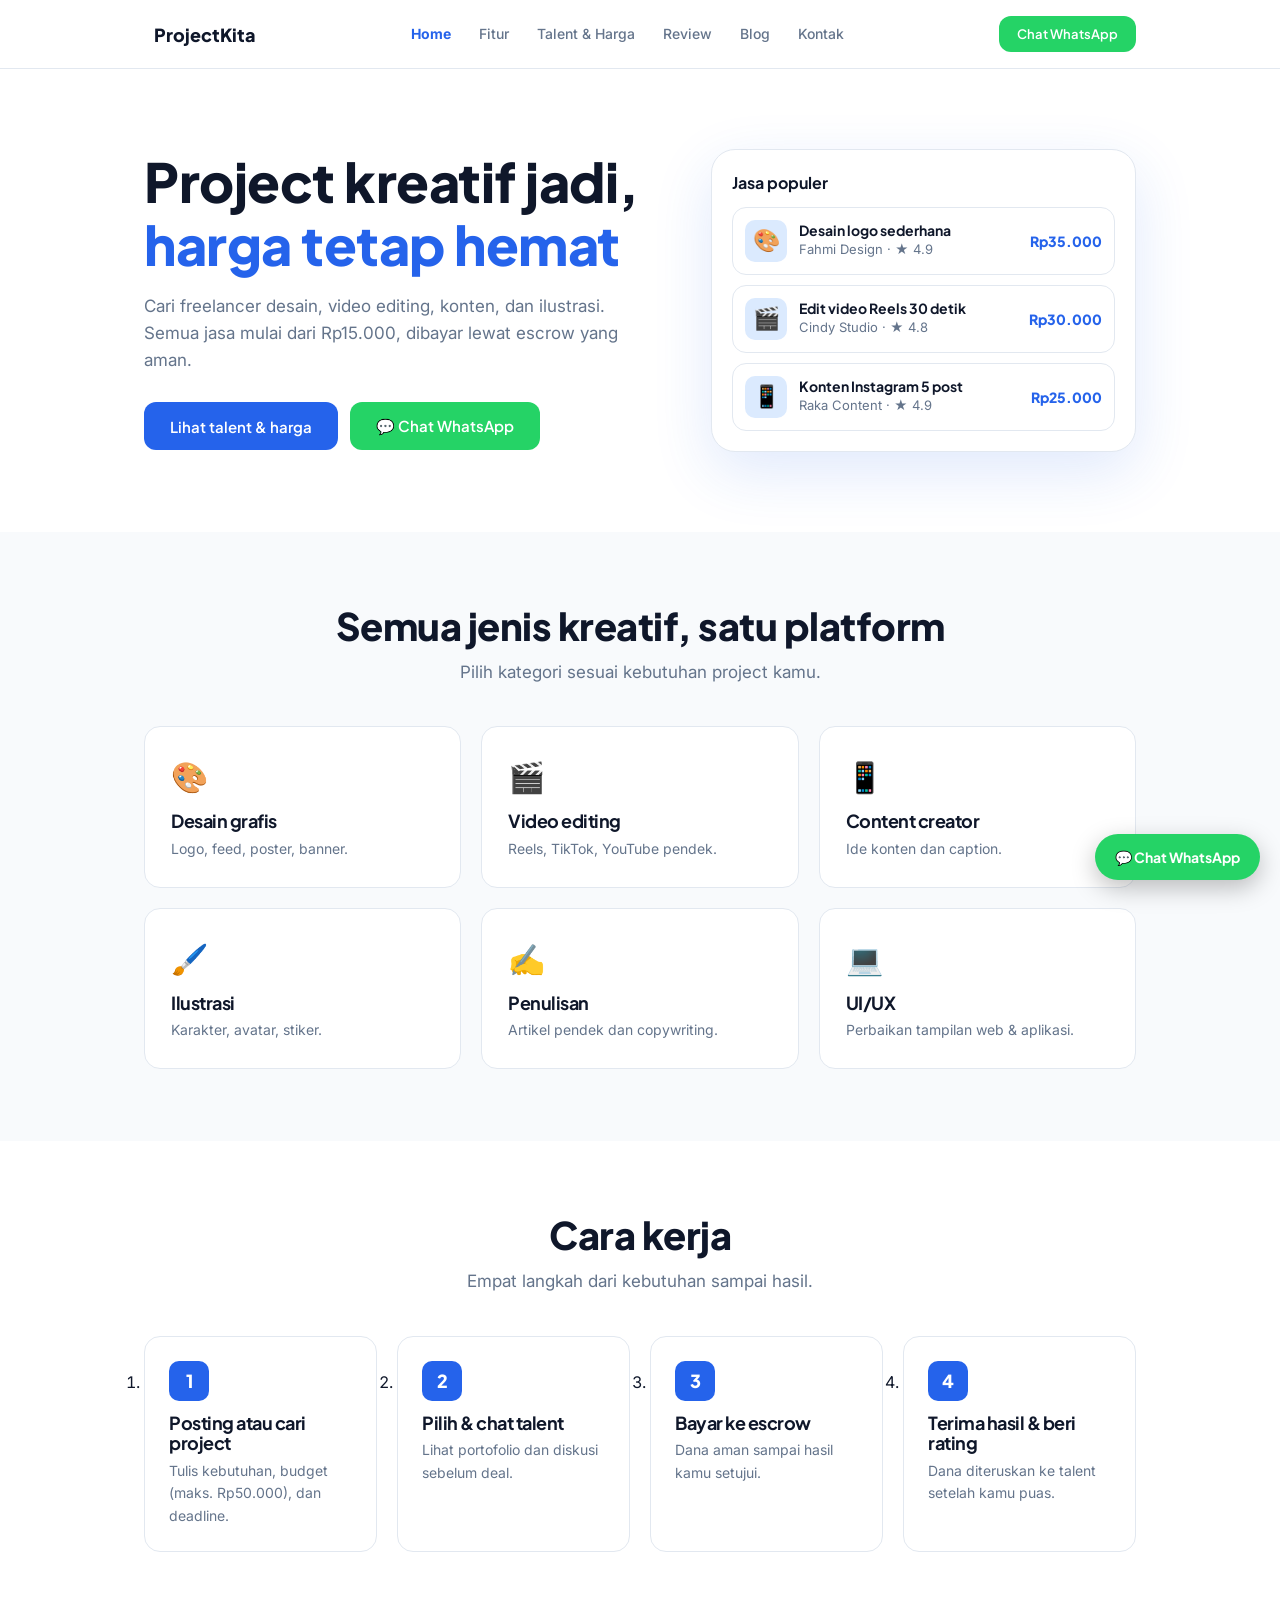
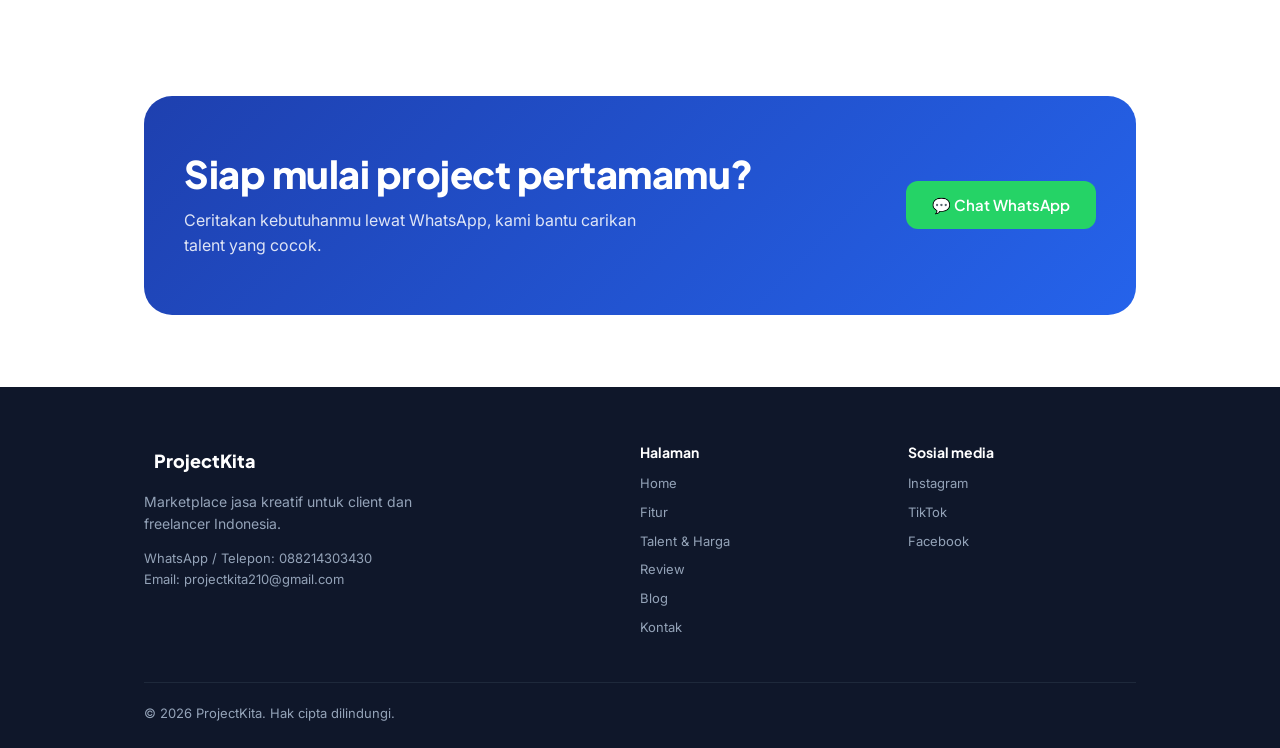
==== .vscode/index.html @ 9cb2f250 "index" ====
<!DOCTYPE html><html lang="id"><head><meta charset="UTF-8"><meta name="viewport" content="width=device-width,initial-scale=1"><title>Jasa Kreatif Terjangkau untuk Setiap Project | ProjectKita</title><meta name="description" content="Temukan freelancer desain, video editing, konten, dan ilustrasi dengan harga mulai Rp15.000."><link rel="canonical" href="https://projectkita.biz.id/index.html"><link rel="icon" href="logo1.png"><link rel="manifest" href="/manifest/manifest.json"><meta name="theme-color" content="#2563EB"><link rel="preconnect" href="https://fonts.googleapis.com"><link rel="preconnect" href="https://fonts.gstatic.com" crossorigin><link href="https://fonts.googleapis.com/css2?family=Inter:wght@400;500;600&family=Plus+Jakarta+Sans:wght@500;600;700;800;900&display=swap" rel="stylesheet"><link rel="stylesheet" href="style.css"></head><body data-page="index.html"><header id="site-header"></header><main><section class="hero"><div class="wrap"><div><h1>Project kreatif jadi, <em>harga tetap hemat</em></h1><p>Cari freelancer desain, video editing, konten, dan ilustrasi. Semua jasa mulai dari Rp15.000, dibayar lewat escrow yang aman.</p><div class="acts"><a class="btn btn-p" href="talent.html">Lihat talent & harga</a><a class="btn btn-wa" data-wa="Halo ProjectKita, saya mau konsultasi project.">💬 Chat WhatsApp</a></div></div><div class="mock"><b style="font-family:var(--d)">Jasa populer</b><div class="item"><i>🎨</i><div><b>Desain logo sederhana</b>Fahmi Design · ★ 4.9</div><span class="price">Rp35.000</span></div><div class="item"><i>🎬</i><div><b>Edit video Reels 30 detik</b>Cindy Studio · ★ 4.8</div><span class="price">Rp30.000</span></div><div class="item"><i>📱</i><div><b>Konten Instagram 5 post</b>Raka Content · ★ 4.9</div><span class="price">Rp25.000</span></div></div></div></section><section class="alt"><div class="wrap"><div class="head center"><h2>Semua jenis kreatif, satu platform</h2><p class="sub">Pilih kategori sesuai kebutuhan project kamu.</p></div><div class="grid"><div class="card"><div class="ic">🎨</div><h3>Desain grafis</h3><p>Logo, feed, poster, banner.</p></div><div class="card"><div class="ic">🎬</div><h3>Video editing</h3><p>Reels, TikTok, YouTube pendek.</p></div><div class="card"><div class="ic">📱</div><h3>Content creator</h3><p>Ide konten dan caption.</p></div><div class="card"><div class="ic">🖌️</div><h3>Ilustrasi</h3><p>Karakter, avatar, stiker.</p></div><div class="card"><div class="ic">✍️</div><h3>Penulisan</h3><p>Artikel pendek dan copywriting.</p></div><div class="card"><div class="ic">💻</div><h3>UI/UX</h3><p>Perbaikan tampilan web & aplikasi.</p></div></div></div></section><section><div class="wrap"><div class="head center"><h2>Cara kerja</h2><p class="sub">Empat langkah dari kebutuhan sampai hasil.</p></div><ol class="steps"><li><h3>Posting atau cari project</h3><p>Tulis kebutuhan, budget (maks. Rp50.000), dan deadline.</p></li><li><h3>Pilih & chat talent</h3><p>Lihat portofolio dan diskusi sebelum deal.</p></li><li><h3>Bayar ke escrow</h3><p>Dana aman sampai hasil kamu setujui.</p></li><li><h3>Terima hasil & beri rating</h3><p>Dana diteruskan ke talent setelah kamu puas.</p></li></ol></div></section><section><div class="wrap"><div class="cta"><div><h2>Siap mulai project pertamamu?</h2><p>Ceritakan kebutuhanmu lewat WhatsApp, kami bantu carikan talent yang cocok.</p></div><a class="btn btn-wa" data-wa="Halo ProjectKita, saya mau mulai project.">💬 Chat WhatsApp</a></div></div></section></main><footer id="site-footer"></footer><script src="script.js"></script></body></html>
---- .vscode/style.css ----
:root{--blue:#2563EB;--dark:#1D4ED8;--light:#DBEAFE;--navy:#0F172A;--muted:#64748B;--border:#E2E8F0;--bg:#F8FAFC;--green:#16A34A;--r:16px;--d:'Plus Jakarta Sans',sans-serif;--b:'Inter',sans-serif}
*{box-sizing:border-box;margin:0;padding:0}html{scroll-behavior:smooth}
body{font-family:var(--b);color:var(--navy);line-height:1.6;-webkit-font-smoothing:antialiased}
a{color:inherit;text-decoration:none}ul{list-style:none}img{max-width:100%}
:focus-visible{outline:3px solid var(--blue);outline-offset:2px}
.wrap{max-width:1120px;margin:0 auto;padding:0 5%}
section{padding:72px 0}.alt{background:var(--bg)}
h1,h2,h3{font-family:var(--d);line-height:1.15;letter-spacing:-.5px}
h1{font-size:clamp(34px,5vw,54px);font-weight:900}h2{font-size:clamp(26px,3.4vw,38px);font-weight:800;margin-bottom:12px}h3{font-size:18px;margin-bottom:6px}
.sub{color:var(--muted);max-width:560px;font-size:17px}.head{margin-bottom:40px}.center{text-align:center}.center .sub{margin:0 auto}
header{position:sticky;top:0;z-index:50;background:rgba(255,255,255,.92);backdrop-filter:blur(10px);border-bottom:1px solid var(--border)}
.nav{display:flex;align-items:center;justify-content:space-between;height:68px}
.brand{display:flex;align-items:center;gap:10px;font:800 18px var(--d)}.brand img{height:36px}
.links{display:flex;gap:28px}.links a{font-size:14px;font-weight:500;color:var(--muted)}.links a:hover,.links a.on{color:var(--blue)}.links a.on{font-weight:700}
.menu{display:none;background:none;border:0;font-size:26px;cursor:pointer}
.btn{display:inline-flex;align-items:center;gap:8px;font:600 15px var(--d);padding:12px 24px;border-radius:12px;border:2px solid transparent;cursor:pointer;transition:.2s}
.btn-p{background:var(--blue);color:#fff}.btn-p:hover{background:var(--dark)}
.btn-o{border-color:var(--blue);color:var(--blue);background:#fff}.btn-o:hover{background:var(--blue);color:#fff}
.btn-wa{background:#25D366;color:#fff}.btn-wa:hover{background:#1ebe5a}.btn-sm{padding:8px 16px;font-size:13px}
.hero{padding:80px 0}.hero .wrap{display:grid;grid-template-columns:1.1fr .9fr;gap:48px;align-items:center}
.hero p{margin:18px 0 28px;color:var(--muted);font-size:17px;max-width:480px}.hero h1 em{font-style:normal;color:var(--blue)}
.acts{display:flex;gap:12px;flex-wrap:wrap}
.mock{background:#fff;border:1px solid var(--border);border-radius:24px;padding:20px;box-shadow:0 20px 60px rgba(37,99,235,.14)}
.item{display:flex;align-items:center;gap:12px;border:1px solid var(--border);border-radius:14px;padding:12px;margin-top:10px}
.item i{font-style:normal;font-size:22px;width:42px;height:42px;display:grid;place-items:center;background:var(--light);border-radius:10px}
.item div{flex:1;font-size:13px;color:var(--muted)}.item b{display:block;font:700 14px var(--d);color:var(--navy)}.price{font:800 14px var(--d);color:var(--blue)}
.grid{display:grid;grid-template-columns:repeat(auto-fit,minmax(250px,1fr));gap:20px}
.card{background:#fff;border:1px solid var(--border);border-radius:var(--r);padding:26px;display:flex;flex-direction:column}
.card:hover{border-color:var(--blue)}.card p{color:var(--muted);font-size:14px}.card .ic{font-size:30px;margin-bottom:10px}.card .btn{margin-top:auto;align-self:flex-start}.card p+.btn,.card .price+.btn{margin-top:16px}
.tag{display:inline-block;background:var(--light);color:var(--blue);font-size:12px;font-weight:700;padding:3px 10px;border-radius:99px;margin:8px 4px 0 0}
.big{font:800 24px var(--d);color:var(--blue);margin:10px 0 2px}
.steps{counter-reset:s;display:grid;grid-template-columns:repeat(auto-fit,minmax(220px,1fr));gap:20px}
.steps li{counter-increment:s;background:#fff;border:1px solid var(--border);border-radius:var(--r);padding:24px}
.steps li:before{content:counter(s);display:grid;place-items:center;width:40px;height:40px;border-radius:10px;background:var(--blue);color:#fff;font:800 18px var(--d);margin-bottom:12px}
.steps p{color:var(--muted);font-size:14px}
.dark{background:var(--navy);color:#fff}.dark .sub,.dark .card p{color:#cbd5e1}.dark .card{background:#1E293B;border-color:#334155}
.cta{background:linear-gradient(135deg,#1E40AF,var(--blue));color:#fff;border-radius:28px;padding:56px 40px;display:flex;justify-content:space-between;align-items:center;gap:24px;flex-wrap:wrap}
.cta p{opacity:.85;max-width:460px;margin-top:8px}.cta .btn-o{border-color:#fff;background:transparent;color:#fff}.cta .btn-o:hover{background:#fff;color:var(--blue)}
.faq{max-width:720px;margin:0 auto}.faq details{background:#fff;border:1px solid var(--border);border-radius:12px;margin-bottom:10px;padding:16px 20px}
.faq summary{cursor:pointer;font:600 15px var(--d)}.faq p{color:var(--muted);font-size:14px;margin-top:10px}
table{width:100%;border-collapse:collapse;background:#fff;border:1px solid var(--border);border-radius:var(--r);overflow:hidden}
td,th{padding:14px 18px;text-align:left;border-bottom:1px solid var(--border);font-size:14px}th{background:var(--bg);font-family:var(--d)}td:last-child{text-align:right}td b{font-family:var(--d);color:var(--blue)}
.scroll{overflow-x:auto}
footer{background:var(--navy);color:#94a3b8;padding:56px 0 24px}.fgrid{display:grid;grid-template-columns:2fr 1fr 1fr;gap:40px}
footer h4{color:#fff;font:700 14px var(--d);margin-bottom:12px}footer li{margin-bottom:8px;font-size:13px}footer a:hover{color:#fff}
.fbot{border-top:1px solid #1e293b;margin-top:36px;padding-top:20px;font-size:13px}
.wafloat{position:fixed;right:20px;bottom:20px;z-index:60;background:#25D366;color:#fff;font:700 14px var(--d);padding:14px 20px;border-radius:99px;box-shadow:0 8px 24px rgba(0,0,0,.25)}
@media(max-width:860px){.hero .wrap,.fgrid{grid-template-columns:1fr}.menu{display:block}.links{display:none;position:absolute;top:68px;left:0;right:0;background:#fff;flex-direction:column;gap:0;border-bottom:1px solid var(--border)}.links.open{display:flex}.links a{padding:14px 5%}section{padding:52px 0}.cta{padding:36px 24px}}
@media(prefers-reduced-motion:reduce){*{transition:none!important;scroll-behavior:auto!important}}
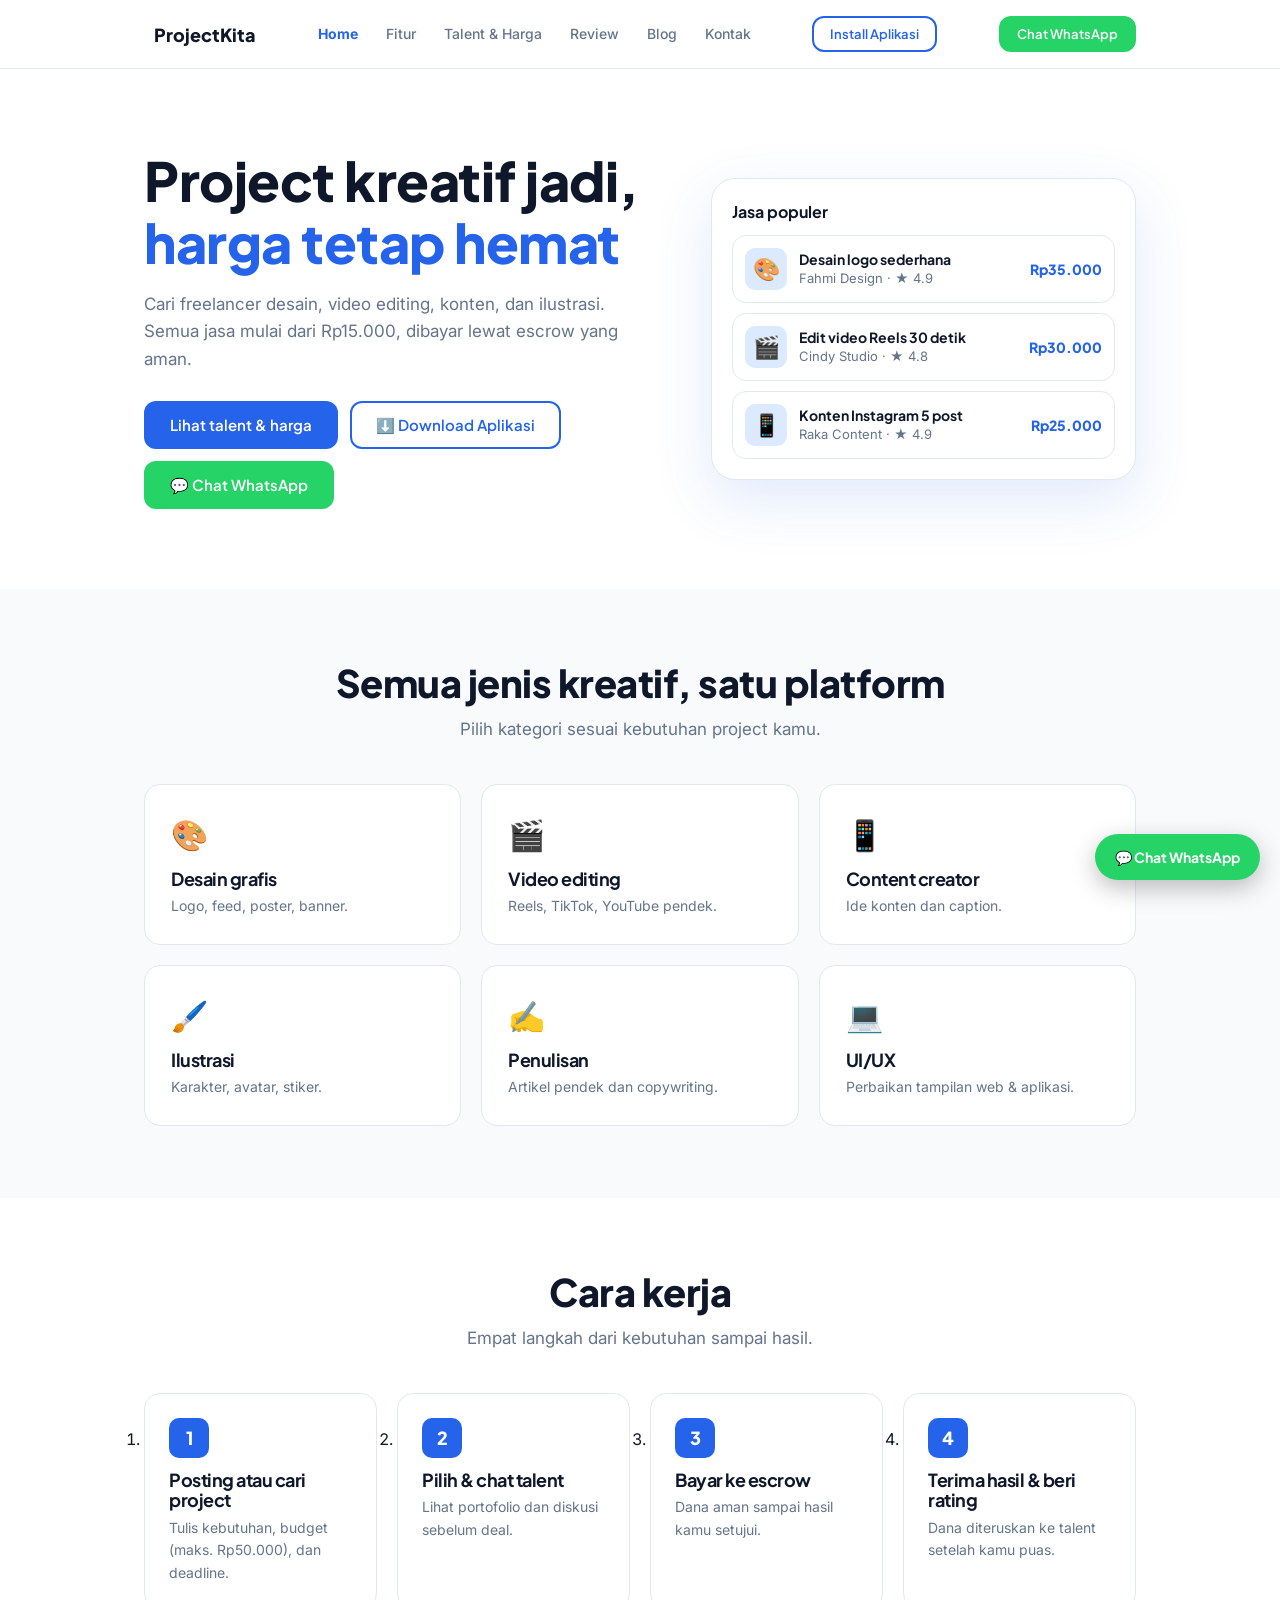
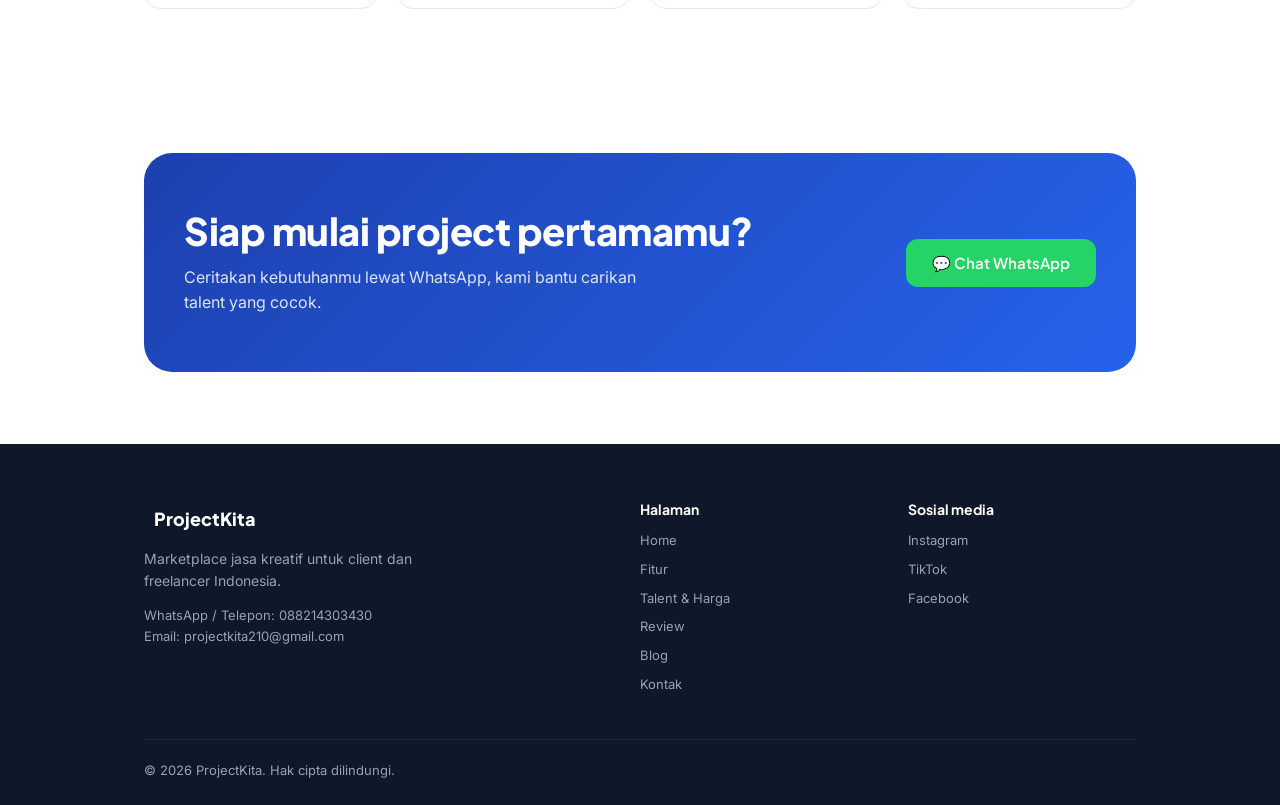
==== commit d341dd27: "pembaruan" ====
--- a/.vscode/index.html
+++ b/.vscode/index.html
@@ -1 +1 @@
-<!DOCTYPE html><html lang="id"><head><meta charset="UTF-8"><meta name="viewport" content="width=device-width,initial-scale=1"><title>Jasa Kreatif Terjangkau untuk Setiap Project | ProjectKita</title><meta name="description" content="Temukan freelancer desain, video editing, konten, dan ilustrasi dengan harga mulai Rp15.000."><link rel="canonical" href="https://projectkita.biz.id/index.html"><link rel="icon" href="logo1.png"><link rel="manifest" href="/manifest/manifest.json"><meta name="theme-color" content="#2563EB"><link rel="preconnect" href="https://fonts.googleapis.com"><link rel="preconnect" href="https://fonts.gstatic.com" crossorigin><link href="https://fonts.googleapis.com/css2?family=Inter:wght@400;500;600&family=Plus+Jakarta+Sans:wght@500;600;700;800;900&display=swap" rel="stylesheet"><link rel="stylesheet" href="style.css"></head><body data-page="index.html"><header id="site-header"></header><main><section class="hero"><div class="wrap"><div><h1>Project kreatif jadi, <em>harga tetap hemat</em></h1><p>Cari freelancer desain, video editing, konten, dan ilustrasi. Semua jasa mulai dari Rp15.000, dibayar lewat escrow yang aman.</p><div class="acts"><a class="btn btn-p" href="talent.html">Lihat talent & harga</a><a class="btn btn-wa" data-wa="Halo ProjectKita, saya mau konsultasi project.">💬 Chat WhatsApp</a></div></div><div class="mock"><b style="font-family:var(--d)">Jasa populer</b><div class="item"><i>🎨</i><div><b>Desain logo sederhana</b>Fahmi Design · ★ 4.9</div><span class="price">Rp35.000</span></div><div class="item"><i>🎬</i><div><b>Edit video Reels 30 detik</b>Cindy Studio · ★ 4.8</div><span class="price">Rp30.000</span></div><div class="item"><i>📱</i><div><b>Konten Instagram 5 post</b>Raka Content · ★ 4.9</div><span class="price">Rp25.000</span></div></div></div></section><section class="alt"><div class="wrap"><div class="head center"><h2>Semua jenis kreatif, satu platform</h2><p class="sub">Pilih kategori sesuai kebutuhan project kamu.</p></div><div class="grid"><div class="card"><div class="ic">🎨</div><h3>Desain grafis</h3><p>Logo, feed, poster, banner.</p></div><div class="card"><div class="ic">🎬</div><h3>Video editing</h3><p>Reels, TikTok, YouTube pendek.</p></div><div class="card"><div class="ic">📱</div><h3>Content creator</h3><p>Ide konten dan caption.</p></div><div class="card"><div class="ic">🖌️</div><h3>Ilustrasi</h3><p>Karakter, avatar, stiker.</p></div><div class="card"><div class="ic">✍️</div><h3>Penulisan</h3><p>Artikel pendek dan copywriting.</p></div><div class="card"><div class="ic">💻</div><h3>UI/UX</h3><p>Perbaikan tampilan web & aplikasi.</p></div></div></div></section><section><div class="wrap"><div class="head center"><h2>Cara kerja</h2><p class="sub">Empat langkah dari kebutuhan sampai hasil.</p></div><ol class="steps"><li><h3>Posting atau cari project</h3><p>Tulis kebutuhan, budget (maks. Rp50.000), dan deadline.</p></li><li><h3>Pilih & chat talent</h3><p>Lihat portofolio dan diskusi sebelum deal.</p></li><li><h3>Bayar ke escrow</h3><p>Dana aman sampai hasil kamu setujui.</p></li><li><h3>Terima hasil & beri rating</h3><p>Dana diteruskan ke talent setelah kamu puas.</p></li></ol></div></section><section><div class="wrap"><div class="cta"><div><h2>Siap mulai project pertamamu?</h2><p>Ceritakan kebutuhanmu lewat WhatsApp, kami bantu carikan talent yang cocok.</p></div><a class="btn btn-wa" data-wa="Halo ProjectKita, saya mau mulai project.">💬 Chat WhatsApp</a></div></div></section></main><footer id="site-footer"></footer><script src="script.js"></script></body></html>+<!DOCTYPE html><html lang="id"><head><meta charset="UTF-8"><meta name="viewport" content="width=device-width,initial-scale=1"><title>Jasa Kreatif Terjangkau untuk Setiap Project | ProjectKita</title><meta name="description" content="Temukan freelancer desain, video editing, konten, dan ilustrasi dengan harga mulai Rp15.000."><link rel="canonical" href="https://projectkita.biz.id/index.html"><link rel="icon" href="logo1.png"><link rel="manifest" href="/manifest/manifest.json"><meta name="theme-color" content="#2563EB"><link rel="preconnect" href="https://fonts.googleapis.com"><link rel="preconnect" href="https://fonts.gstatic.com" crossorigin><link href="https://fonts.googleapis.com/css2?family=Inter:wght@400;500;600&family=Plus+Jakarta+Sans:wght@500;600;700;800;900&display=swap" rel="stylesheet"><link rel="stylesheet" href="style.css"></head><body data-page="index.html"><header id="site-header"></header><main><section class="hero"><div class="wrap"><div><h1>Project kreatif jadi, <em>harga tetap hemat</em></h1><p>Cari freelancer desain, video editing, konten, dan ilustrasi. Semua jasa mulai dari Rp15.000, dibayar lewat escrow yang aman.</p><div class="acts"><a class="btn btn-p" href="talent.html">Lihat talent &amp; harga</a><a class="btn btn-o" href="https://www.mediafire.com/file/zqdggfmsfqlb88h/ProjectKita.apk/file" target="_blank" rel="noopener noreferrer">⬇️ Download Aplikasi</a><a class="btn btn-wa" data-wa="Halo ProjectKita, saya mau konsultasi project.">💬 Chat WhatsApp</a></div></div><div class="mock"><b style="font-family:var(--d)">Jasa populer</b><div class="item"><i>🎨</i><div><b>Desain logo sederhana</b>Fahmi Design · ★ 4.9</div><span class="price">Rp35.000</span></div><div class="item"><i>🎬</i><div><b>Edit video Reels 30 detik</b>Cindy Studio · ★ 4.8</div><span class="price">Rp30.000</span></div><div class="item"><i>📱</i><div><b>Konten Instagram 5 post</b>Raka Content · ★ 4.9</div><span class="price">Rp25.000</span></div></div></div></section><section class="alt"><div class="wrap"><div class="head center"><h2>Semua jenis kreatif, satu platform</h2><p class="sub">Pilih kategori sesuai kebutuhan project kamu.</p></div><div class="grid"><div class="card"><div class="ic">🎨</div><h3>Desain grafis</h3><p>Logo, feed, poster, banner.</p></div><div class="card"><div class="ic">🎬</div><h3>Video editing</h3><p>Reels, TikTok, YouTube pendek.</p></div><div class="card"><div class="ic">📱</div><h3>Content creator</h3><p>Ide konten dan caption.</p></div><div class="card"><div class="ic">🖌️</div><h3>Ilustrasi</h3><p>Karakter, avatar, stiker.</p></div><div class="card"><div class="ic">✍️</div><h3>Penulisan</h3><p>Artikel pendek dan copywriting.</p></div><div class="card"><div class="ic">💻</div><h3>UI/UX</h3><p>Perbaikan tampilan web &amp; aplikasi.</p></div></div></div></section><section><div class="wrap"><div class="head center"><h2>Cara kerja</h2><p class="sub">Empat langkah dari kebutuhan sampai hasil.</p></div><ol class="steps"><li><h3>Posting atau cari project</h3><p>Tulis kebutuhan, budget (maks. Rp50.000), dan deadline.</p></li><li><h3>Pilih &amp; chat talent</h3><p>Lihat portofolio dan diskusi sebelum deal.</p></li><li><h3>Bayar ke escrow</h3><p>Dana aman sampai hasil kamu setujui.</p></li><li><h3>Terima hasil &amp; beri rating</h3><p>Dana diteruskan ke talent setelah kamu puas.</p></li></ol></div></section><section><div class="wrap"><div class="cta"><div><h2>Siap mulai project pertamamu?</h2><p>Ceritakan kebutuhanmu lewat WhatsApp, kami bantu carikan talent yang cocok.</p></div><a class="btn btn-wa" data-wa="Halo ProjectKita, saya mau mulai project.">💬 Chat WhatsApp</a></div></div></section></main><footer id="site-footer"></footer><script src="script.js"></script></body></html>
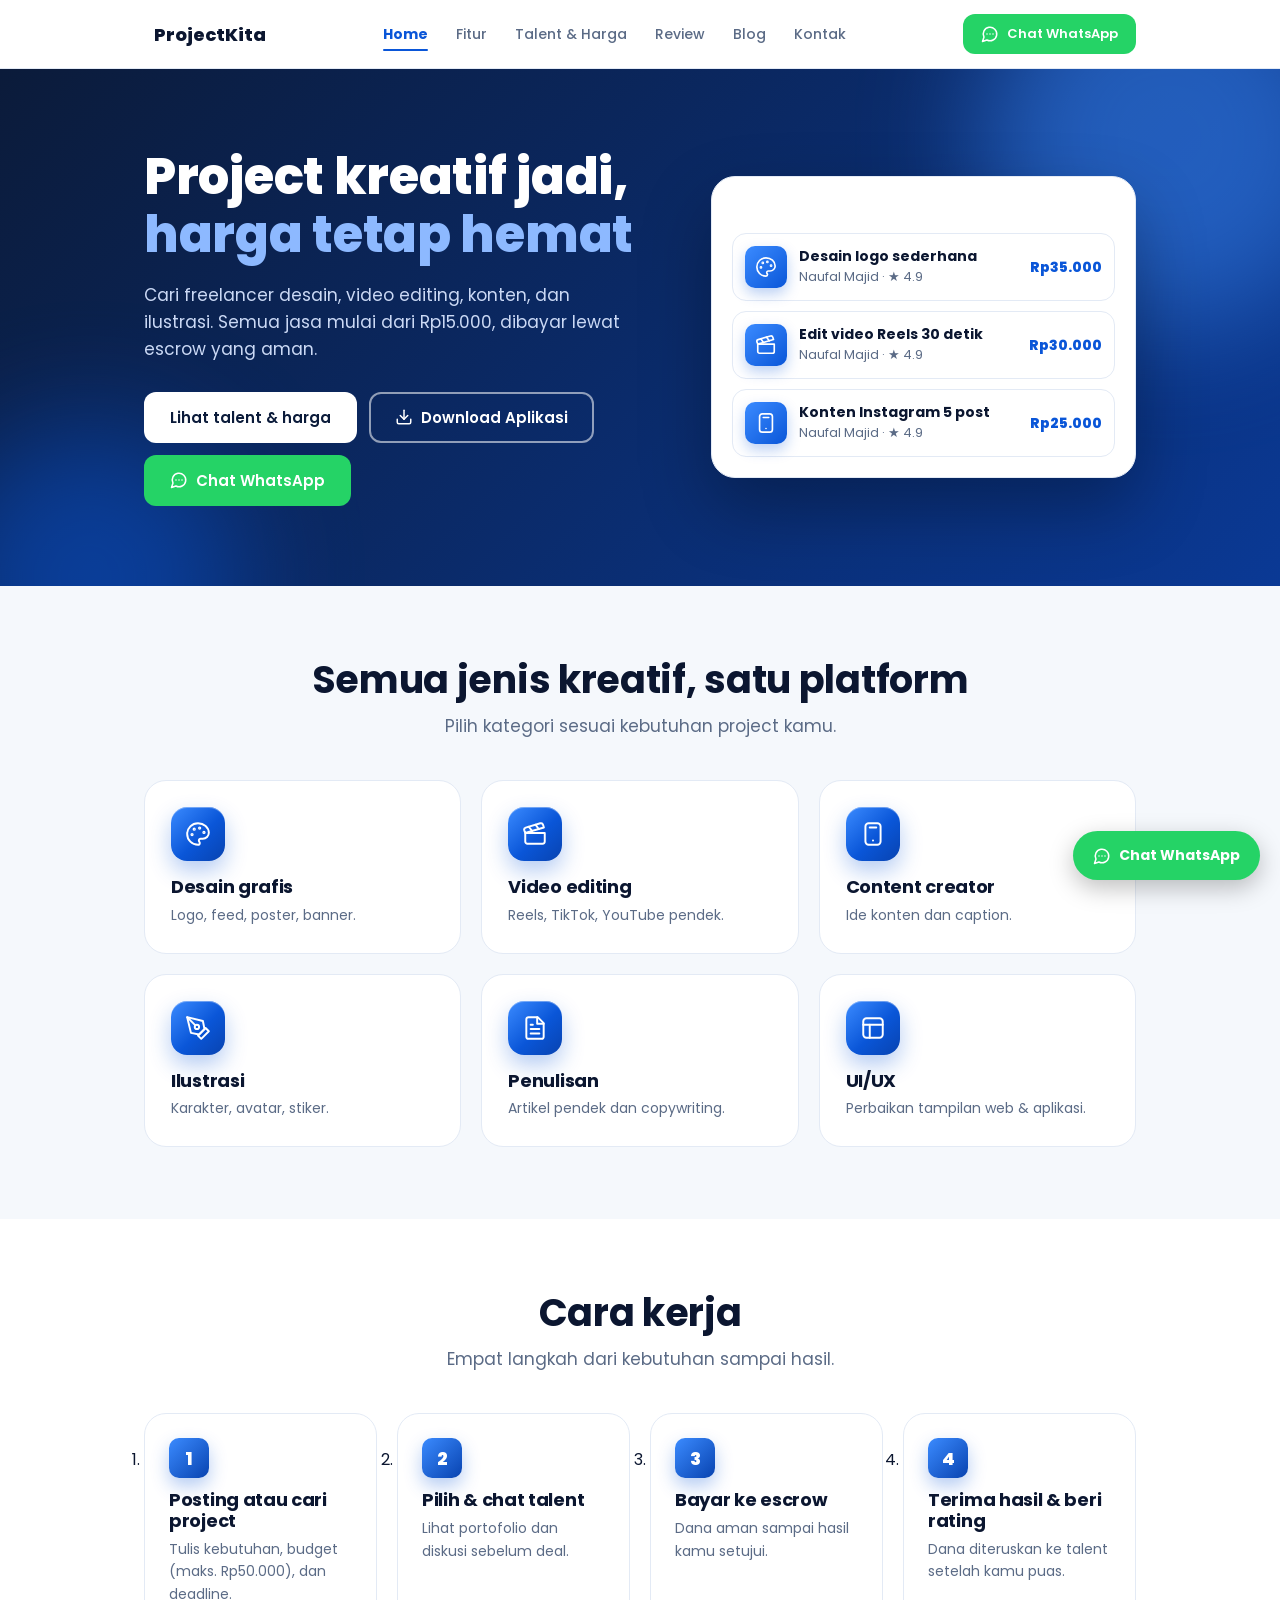
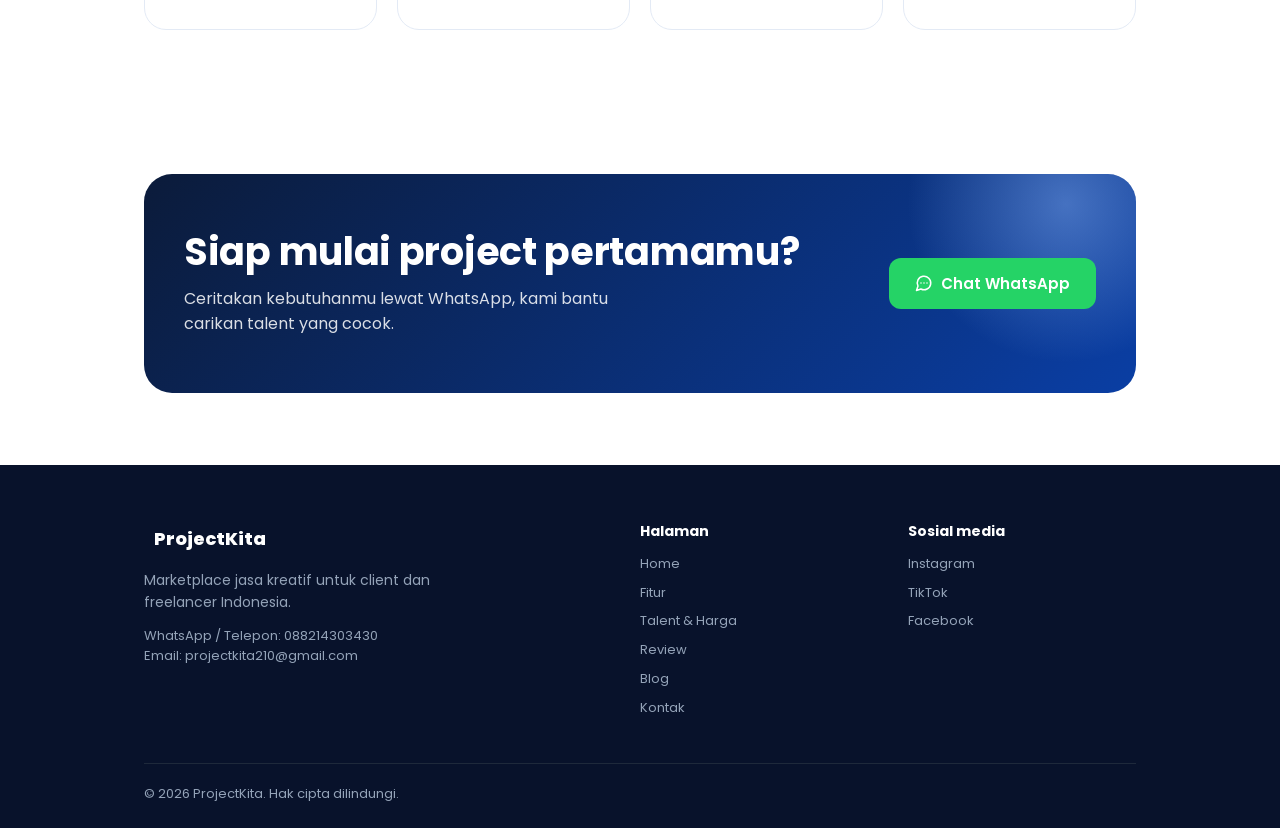
==== commit 3f874d29: "final" ====
--- a/.vscode/index.html
+++ b/.vscode/index.html
@@ -1 +1 @@
-<!DOCTYPE html><html lang="id"><head><meta charset="UTF-8"><meta name="viewport" content="width=device-width,initial-scale=1"><title>Jasa Kreatif Terjangkau untuk Setiap Project | ProjectKita</title><meta name="description" content="Temukan freelancer desain, video editing, konten, dan ilustrasi dengan harga mulai Rp15.000."><link rel="canonical" href="https://projectkita.biz.id/index.html"><link rel="icon" href="logo1.png"><link rel="manifest" href="/manifest/manifest.json"><meta name="theme-color" content="#2563EB"><link rel="preconnect" href="https://fonts.googleapis.com"><link rel="preconnect" href="https://fonts.gstatic.com" crossorigin><link href="https://fonts.googleapis.com/css2?family=Inter:wght@400;500;600&family=Plus+Jakarta+Sans:wght@500;600;700;800;900&display=swap" rel="stylesheet"><link rel="stylesheet" href="style.css"></head><body data-page="index.html"><header id="site-header"></header><main><section class="hero"><div class="wrap"><div><h1>Project kreatif jadi, <em>harga tetap hemat</em></h1><p>Cari freelancer desain, video editing, konten, dan ilustrasi. Semua jasa mulai dari Rp15.000, dibayar lewat escrow yang aman.</p><div class="acts"><a class="btn btn-p" href="talent.html">Lihat talent &amp; harga</a><a class="btn btn-o" href="https://www.mediafire.com/file/zqdggfmsfqlb88h/ProjectKita.apk/file" target="_blank" rel="noopener noreferrer">⬇️ Download Aplikasi</a><a class="btn btn-wa" data-wa="Halo ProjectKita, saya mau konsultasi project.">💬 Chat WhatsApp</a></div></div><div class="mock"><b style="font-family:var(--d)">Jasa populer</b><div class="item"><i>🎨</i><div><b>Desain logo sederhana</b>Fahmi Design · ★ 4.9</div><span class="price">Rp35.000</span></div><div class="item"><i>🎬</i><div><b>Edit video Reels 30 detik</b>Cindy Studio · ★ 4.8</div><span class="price">Rp30.000</span></div><div class="item"><i>📱</i><div><b>Konten Instagram 5 post</b>Raka Content · ★ 4.9</div><span class="price">Rp25.000</span></div></div></div></section><section class="alt"><div class="wrap"><div class="head center"><h2>Semua jenis kreatif, satu platform</h2><p class="sub">Pilih kategori sesuai kebutuhan project kamu.</p></div><div class="grid"><div class="card"><div class="ic">🎨</div><h3>Desain grafis</h3><p>Logo, feed, poster, banner.</p></div><div class="card"><div class="ic">🎬</div><h3>Video editing</h3><p>Reels, TikTok, YouTube pendek.</p></div><div class="card"><div class="ic">📱</div><h3>Content creator</h3><p>Ide konten dan caption.</p></div><div class="card"><div class="ic">🖌️</div><h3>Ilustrasi</h3><p>Karakter, avatar, stiker.</p></div><div class="card"><div class="ic">✍️</div><h3>Penulisan</h3><p>Artikel pendek dan copywriting.</p></div><div class="card"><div class="ic">💻</div><h3>UI/UX</h3><p>Perbaikan tampilan web &amp; aplikasi.</p></div></div></div></section><section><div class="wrap"><div class="head center"><h2>Cara kerja</h2><p class="sub">Empat langkah dari kebutuhan sampai hasil.</p></div><ol class="steps"><li><h3>Posting atau cari project</h3><p>Tulis kebutuhan, budget (maks. Rp50.000), dan deadline.</p></li><li><h3>Pilih &amp; chat talent</h3><p>Lihat portofolio dan diskusi sebelum deal.</p></li><li><h3>Bayar ke escrow</h3><p>Dana aman sampai hasil kamu setujui.</p></li><li><h3>Terima hasil &amp; beri rating</h3><p>Dana diteruskan ke talent setelah kamu puas.</p></li></ol></div></section><section><div class="wrap"><div class="cta"><div><h2>Siap mulai project pertamamu?</h2><p>Ceritakan kebutuhanmu lewat WhatsApp, kami bantu carikan talent yang cocok.</p></div><a class="btn btn-wa" data-wa="Halo ProjectKita, saya mau mulai project.">💬 Chat WhatsApp</a></div></div></section></main><footer id="site-footer"></footer><script src="script.js"></script></body></html>+<!DOCTYPE html><html lang="id"><head><meta charset="UTF-8"><meta name="viewport" content="width=device-width,initial-scale=1"><title>Jasa Kreatif Terjangkau untuk Setiap Project | ProjectKita</title><meta name="description" content="Temukan freelancer desain, video editing, konten, dan ilustrasi dengan harga mulai Rp15.000."><link rel="canonical" href="https://projectkita.biz.id/index.html"><link rel="icon" href="logo1.png"><link rel="manifest" href="/manifest/manifest.json"><meta name="theme-color" content="#0A56D8"><link rel="preconnect" href="https://fonts.googleapis.com"><link rel="preconnect" href="https://fonts.gstatic.com" crossorigin><link href="https://fonts.googleapis.com/css2?family=Poppins:wght@400;500;600;700;800&display=swap" rel="stylesheet"><link rel="stylesheet" href="style.css"><link rel="stylesheet" href="icons.css"></head><body data-page="index.html"><header id="site-header"></header><main><section class="hero"><div class="wrap"><div><h1>Project kreatif jadi, <em>harga tetap hemat</em></h1><p>Cari freelancer desain, video editing, konten, dan ilustrasi. Semua jasa mulai dari Rp15.000, dibayar lewat escrow yang aman.</p><div class="acts"><a class="btn btn-p" href="talent.html">Lihat talent &amp; harga</a><a class="btn btn-o" href="https://www.mediafire.com/file/zqdggfmsfqlb88h/ProjectKita.apk/file" target="_blank" rel="noopener noreferrer"><svg class="i" viewBox="0 0 24 24" aria-hidden="true"><path d="M21 15v4a2 2 0 0 1-2 2H5a2 2 0 0 1-2-2v-4"/><path d="m7 10 5 5 5-5"/><path d="M12 15V3"/></svg> Download Aplikasi</a><a class="btn btn-wa" data-wa="Halo ProjectKita, saya mau konsultasi project."><svg class="i" viewBox="0 0 24 24" aria-hidden="true"><path d="M7.9 20A9 9 0 1 0 4 16.1L2 22Z"/><path d="M8 12h.01"/><path d="M12 12h.01"/><path d="M16 12h.01"/></svg> Chat WhatsApp</a></div></div><div class="mock"><b style="font-family:var(--d)">Jasa populer</b><div class="item"><i><svg viewBox="0 0 24 24" aria-hidden="true"><circle cx="13.5" cy="6.5" r=".6"/><circle cx="17.5" cy="10.5" r=".6"/><circle cx="8.5" cy="7.5" r=".6"/><circle cx="6.5" cy="12.5" r=".6"/><path d="M12 2C6.5 2 2 6.5 2 12s4.5 10 10 10c.93 0 1.65-.75 1.65-1.69 0-.44-.18-.83-.44-1.12-.29-.29-.44-.65-.44-1.13a1.64 1.64 0 0 1 1.67-1.67h2c3.05 0 5.55-2.5 5.55-5.55C21.97 6.01 17.46 2 12 2z"/></svg></i><div><b>Desain logo sederhana</b>Naufal Majid · ★ 4.9</div><span class="price">Rp35.000</span></div><div class="item"><i><svg viewBox="0 0 24 24" aria-hidden="true"><path d="M20.2 6 3 11l-.9-2.4c-.3-1.1.3-2.2 1.3-2.5l13.5-4c1.1-.3 2.2.3 2.5 1.3Z"/><path d="m6.2 5.3 3.1 3.9"/><path d="m12.4 3.4 3.1 4"/><path d="M3 11h18v8a2 2 0 0 1-2 2H5a2 2 0 0 1-2-2Z"/></svg></i><div><b>Edit video Reels 30 detik</b>Naufal Majid · ★ 4.9</div><span class="price">Rp30.000</span></div><div class="item"><i><svg viewBox="0 0 24 24" aria-hidden="true"><rect width="14" height="20" x="5" y="2" rx="3"/><path d="M12 18h.01"/><path d="M9 6h6"/></svg></i><div><b>Konten Instagram 5 post</b>Naufal Majid · ★ 4.9</div><span class="price">Rp25.000</span></div></div></div></section><section class="alt"><div class="wrap"><div class="head center"><h2>Semua jenis kreatif, satu platform</h2><p class="sub">Pilih kategori sesuai kebutuhan project kamu.</p></div><div class="grid"><div class="card"><div class="ic"><svg viewBox="0 0 24 24" aria-hidden="true"><circle cx="13.5" cy="6.5" r=".6"/><circle cx="17.5" cy="10.5" r=".6"/><circle cx="8.5" cy="7.5" r=".6"/><circle cx="6.5" cy="12.5" r=".6"/><path d="M12 2C6.5 2 2 6.5 2 12s4.5 10 10 10c.93 0 1.65-.75 1.65-1.69 0-.44-.18-.83-.44-1.12-.29-.29-.44-.65-.44-1.13a1.64 1.64 0 0 1 1.67-1.67h2c3.05 0 5.55-2.5 5.55-5.55C21.97 6.01 17.46 2 12 2z"/></svg></div><h3>Desain grafis</h3><p>Logo, feed, poster, banner.</p></div><div class="card"><div class="ic"><svg viewBox="0 0 24 24" aria-hidden="true"><path d="M20.2 6 3 11l-.9-2.4c-.3-1.1.3-2.2 1.3-2.5l13.5-4c1.1-.3 2.2.3 2.5 1.3Z"/><path d="m6.2 5.3 3.1 3.9"/><path d="m12.4 3.4 3.1 4"/><path d="M3 11h18v8a2 2 0 0 1-2 2H5a2 2 0 0 1-2-2Z"/></svg></div><h3>Video editing</h3><p>Reels, TikTok, YouTube pendek.</p></div><div class="card"><div class="ic"><svg viewBox="0 0 24 24" aria-hidden="true"><rect width="14" height="20" x="5" y="2" rx="3"/><path d="M12 18h.01"/><path d="M9 6h6"/></svg></div><h3>Content creator</h3><p>Ide konten dan caption.</p></div><div class="card"><div class="ic"><svg viewBox="0 0 24 24" aria-hidden="true"><path d="m12 19 7-7 3 3-7 7-3-3z"/><path d="m18 13-1.5-7.5L2 2l3.5 14.5L13 18l5-5z"/><path d="m2 2 7.6 7.6"/><circle cx="11" cy="11" r="2"/></svg></div><h3>Ilustrasi</h3><p>Karakter, avatar, stiker.</p></div><div class="card"><div class="ic"><svg viewBox="0 0 24 24" aria-hidden="true"><path d="M14.5 2H6a2 2 0 0 0-2 2v16a2 2 0 0 0 2 2h12a2 2 0 0 0 2-2V7.5L14.5 2z"/><path d="M14 2v6h6"/><path d="M16 13H8"/><path d="M16 17H8"/><path d="M10 9H8"/></svg></div><h3>Penulisan</h3><p>Artikel pendek dan copywriting.</p></div><div class="card"><div class="ic"><svg viewBox="0 0 24 24" aria-hidden="true"><rect width="18" height="18" x="3" y="3" rx="3"/><path d="M3 9h18"/><path d="M9 21V9"/></svg></div><h3>UI/UX</h3><p>Perbaikan tampilan web &amp; aplikasi.</p></div></div></div></section><section><div class="wrap"><div class="head center"><h2>Cara kerja</h2><p class="sub">Empat langkah dari kebutuhan sampai hasil.</p></div><ol class="steps"><li><h3>Posting atau cari project</h3><p>Tulis kebutuhan, budget (maks. Rp50.000), dan deadline.</p></li><li><h3>Pilih &amp; chat talent</h3><p>Lihat portofolio dan diskusi sebelum deal.</p></li><li><h3>Bayar ke escrow</h3><p>Dana aman sampai hasil kamu setujui.</p></li><li><h3>Terima hasil &amp; beri rating</h3><p>Dana diteruskan ke talent setelah kamu puas.</p></li></ol></div></section><section><div class="wrap"><div class="cta"><div><h2>Siap mulai project pertamamu?</h2><p>Ceritakan kebutuhanmu lewat WhatsApp, kami bantu carikan talent yang cocok.</p></div><a class="btn btn-wa" data-wa="Halo ProjectKita, saya mau mulai project."><svg class="i" viewBox="0 0 24 24" aria-hidden="true"><path d="M7.9 20A9 9 0 1 0 4 16.1L2 22Z"/><path d="M8 12h.01"/><path d="M12 12h.01"/><path d="M16 12h.01"/></svg> Chat WhatsApp</a></div></div></section></main><footer id="site-footer"></footer><script src="script.js"></script><script src="anim.js"></script></body></html>
--- a/.vscode/icons.css
+++ b/.vscode/icons.css
@@ -0,0 +1,101 @@
+/* ProjectKita — tema (palet seperti aplikasi), ikon SVG, dan animasi. Dimuat SETELAH style.css */
+:root{--blue:#0A56D8;--dark:#0843B0;--light:#E3EDFF;--navy:#0B1630;--muted:#5B6B86;--border:#E3EAF5;--bg:#F5F8FC;--r:22px;--d:'Poppins',sans-serif;--b:'Poppins',sans-serif;--grad:linear-gradient(135deg,#0B1B3A 0%,#0A3C9E 55%,#0A56D8 100%)}
+[hidden]{display:none!important}
+h1,h2,h3{letter-spacing:-.3px}
+h1{font-size:clamp(32px,4.6vw,50px);font-weight:800}
+h2{font-weight:700}
+.sub{color:var(--muted)}
+footer{background:#08122B}
+
+/* ===== animasi masuk halaman ===== */
+main{animation:pageIn .6s ease both}
+@keyframes pageIn{from{opacity:0;transform:translateY(10px)}to{opacity:1;transform:none}}
+.rv{opacity:0}
+.rv.in{opacity:1;animation:rise .75s cubic-bezier(.2,.8,.2,1) backwards;animation-delay:var(--dl,0ms)}
+@keyframes rise{from{opacity:0;transform:translateY(30px) scale(.97)}to{opacity:1;transform:none}}
+@keyframes flow{0%,100%{background-position:0% 50%}50%{background-position:100% 50%}}
+@keyframes float{0%,100%{transform:translateY(0)}50%{transform:translateY(-12px)}}
+@keyframes drift{50%{transform:translate(40px,30px) scale(1.15)}}
+@keyframes fade{from{opacity:0;transform:translateY(-6px)}}
+@keyframes pop{from{transform:scale(0) rotate(-40deg);opacity:0}60%{transform:scale(1.25) rotate(8deg)}}
+
+/* ===== header ===== */
+header{transition:box-shadow .3s}
+header.scrolled{box-shadow:0 8px 30px rgba(10,86,216,.12)}
+.links a{position:relative;transition:color .2s}
+.links a:after{content:"";position:absolute;left:0;bottom:-6px;height:2px;width:100%;background:var(--blue);border-radius:2px;transform:scaleX(0);transform-origin:left;transition:transform .3s}
+.links a:hover:after,.links a.on:after{transform:scaleX(1)}
+
+/* ===== tombol ===== */
+.btn{position:relative;overflow:hidden;transition:transform .2s,box-shadow .25s,background .2s,color .2s,border-color .2s}
+.btn:hover{transform:translateY(-2px);box-shadow:0 10px 22px rgba(10,86,216,.25)}
+.btn:active{transform:scale(.97)}
+.btn-p{background:linear-gradient(135deg,#2B7BFF,#0A56D8)}
+.btn-p:hover{background:linear-gradient(135deg,#0A56D8,#0843B0)}
+.btn-wa:hover{box-shadow:0 10px 22px rgba(37,211,102,.38)}
+.btn-p:before,.btn-wa:before{content:"";position:absolute;inset:0;background:linear-gradient(110deg,transparent 30%,rgba(255,255,255,.35) 50%,transparent 70%);transform:translateX(-120%)}
+.btn-p:hover:before,.btn-wa:hover:before{transform:translateX(120%);transition:transform .7s}
+.i{width:18px;height:18px;flex:none;stroke:currentColor;fill:none;stroke-width:2;stroke-linecap:round;stroke-linejoin:round}
+
+/* ===== hero (gradasi seperti banner aplikasi) ===== */
+.hero{background:var(--grad);background-size:200% 200%;animation:flow 14s ease infinite;color:#fff;position:relative;overflow:hidden}
+.hero:before,.hero:after{content:"";position:absolute;border-radius:50%;filter:blur(60px);opacity:.5;pointer-events:none}
+.hero:before{width:380px;height:380px;background:#3B8BFF;top:-120px;right:-80px;animation:drift 12s ease-in-out infinite}
+.hero:after{width:300px;height:300px;background:#0A56D8;bottom:-140px;left:-60px;animation:drift 15s ease-in-out infinite reverse}
+.hero .wrap{position:relative;z-index:1}
+.hero h1{color:#fff}.hero h1 em{color:#8DB9FF}.hero p{color:#CBD9F5}
+.hero .btn-p{background:#fff;color:#0B1B3A}.hero .btn-p:hover{background:#E3EDFF}
+.hero .btn-o{border-color:rgba(255,255,255,.55);background:transparent;color:#fff}.hero .btn-o:hover{background:#fff;color:var(--blue)}
+.mock{animation:float 6s ease-in-out infinite;box-shadow:0 30px 70px rgba(0,0,0,.30)}
+.item{transition:transform .25s,border-color .25s,box-shadow .25s}
+.item:hover{transform:translateX(6px);border-color:var(--blue);box-shadow:0 8px 20px rgba(10,86,216,.12)}
+main>section:first-child:not(.hero){background:linear-gradient(180deg,#EAF1FF 0%,#fff 70%)}
+
+/* ===== kartu ===== */
+.card{border-radius:var(--r);transition:transform .3s cubic-bezier(.2,.8,.2,1),box-shadow .3s,border-color .3s}
+.card:hover{transform:translateY(-6px);box-shadow:0 18px 40px rgba(10,86,216,.14)}
+.card .ic,.ic{width:54px;height:54px;display:grid;place-items:center;border-radius:16px;background:linear-gradient(135deg,#3B8BFF 0%,#0A56D8 55%,#0843B0 100%);color:#fff;box-shadow:0 10px 22px rgba(10,86,216,.30),inset 0 1px 0 rgba(255,255,255,.35);margin-bottom:16px;font-size:0;transition:transform .3s cubic-bezier(.2,.8,.2,1)}
+.card:hover .ic{transform:translateY(-3px) rotate(-6deg) scale(1.08)}
+.ic svg,.item i svg{width:26px;height:26px;stroke:currentColor;fill:none;stroke-width:1.8;stroke-linecap:round;stroke-linejoin:round}
+.item i{background:linear-gradient(135deg,#3B8BFF,#0A56D8);color:#fff;box-shadow:0 6px 14px rgba(10,86,216,.28)}
+.item i svg{width:22px;height:22px}
+.card h3{transition:color .2s}.card:hover h3{color:var(--blue)}
+
+/* ===== langkah, FAQ, tabel, CTA, dark ===== */
+.steps li{transition:transform .3s,box-shadow .3s,border-color .3s}
+.steps li:hover{transform:translateY(-6px);box-shadow:0 18px 40px rgba(10,86,216,.14);border-color:var(--blue)}
+.steps li:before{background:linear-gradient(135deg,#3B8BFF,#0843B0);box-shadow:0 8px 18px rgba(10,86,216,.3);transition:transform .3s}
+.steps li:hover:before{transform:scale(1.12) rotate(-6deg)}
+.dark{background:var(--grad)}
+.dark .card{background:rgba(255,255,255,.07);border-color:rgba(255,255,255,.16);backdrop-filter:blur(6px)}
+.dark .card:hover{border-color:#8DB9FF}.dark .card:hover h3{color:#fff}
+.cta{background:var(--grad);background-size:170% 170%;animation:flow 12s ease infinite;position:relative;overflow:hidden}
+.cta:after{content:"";position:absolute;width:320px;height:320px;border-radius:50%;right:-90px;top:-130px;background:radial-gradient(circle,rgba(141,185,255,.45),transparent 70%);animation:drift 10s ease-in-out infinite;pointer-events:none}
+.cta>*{position:relative;z-index:1}
+.faq details{transition:border-color .25s,box-shadow .25s}
+.faq details[open]{border-color:var(--blue);box-shadow:0 10px 24px rgba(10,86,216,.10)}
+.faq summary{list-style:none;display:flex;justify-content:space-between;align-items:center;gap:12px}
+.faq summary::-webkit-details-marker{display:none}
+.faq summary:after{content:"+";font-size:24px;line-height:1;color:var(--blue);transition:transform .3s}
+.faq details[open] summary:after{transform:rotate(45deg)}
+.faq details[open] p{animation:fade .35s ease}
+tr{transition:background .2s}tr:hover td{background:#F3F7FF}
+.tag{background:var(--light);color:var(--blue)}
+
+/* ===== bintang, avatar, testimoni ===== */
+.stars{display:flex;gap:3px;margin-bottom:14px}
+.stars svg{width:20px;height:20px;fill:#FBBF24;stroke:#F59E0B;stroke-width:1;stroke-linejoin:round;filter:drop-shadow(0 2px 3px rgba(245,158,11,.35))}
+.in .stars svg{animation:pop .5s backwards}
+.in .stars svg:nth-child(2){animation-delay:.1s}.in .stars svg:nth-child(3){animation-delay:.2s}.in .stars svg:nth-child(4){animation-delay:.3s}.in .stars svg:nth-child(5){animation-delay:.4s}
+.who{display:flex;align-items:center;gap:12px;margin-top:auto;padding-top:16px}
+.who h3{margin:0;font-size:16px}.who p{font-size:13px}
+.av{width:46px;height:46px;border-radius:50%;display:grid;place-items:center;flex:none;background:linear-gradient(135deg,#3B8BFF,#0843B0);color:#fff;font:700 15px var(--d);box-shadow:0 6px 14px rgba(10,86,216,.28)}
+.quote{color:var(--navy)!important;font-size:15px!important}
+
+/* ===== tombol WhatsApp mengambang ===== */
+.wafloat{display:inline-flex;align-items:center;gap:8px;animation:pulse 2.4s infinite;transition:transform .2s}
+.wafloat:hover{transform:translateY(-3px) scale(1.04)}
+@keyframes pulse{0%{box-shadow:0 8px 24px rgba(0,0,0,.25),0 0 0 0 rgba(37,211,102,.55)}70%{box-shadow:0 8px 24px rgba(0,0,0,.25),0 0 0 16px rgba(37,211,102,0)}100%{box-shadow:0 8px 24px rgba(0,0,0,.25),0 0 0 0 rgba(37,211,102,0)}}
+
+@media(max-width:860px){.links a:after{display:none}.hero:before{width:240px;height:240px}}
+@media(prefers-reduced-motion:reduce){.rv{opacity:1!important}.rv.in,.in .stars svg,main,.hero,.hero:before,.hero:after,.mock,.cta,.cta:after,.wafloat{animation:none!important}}
